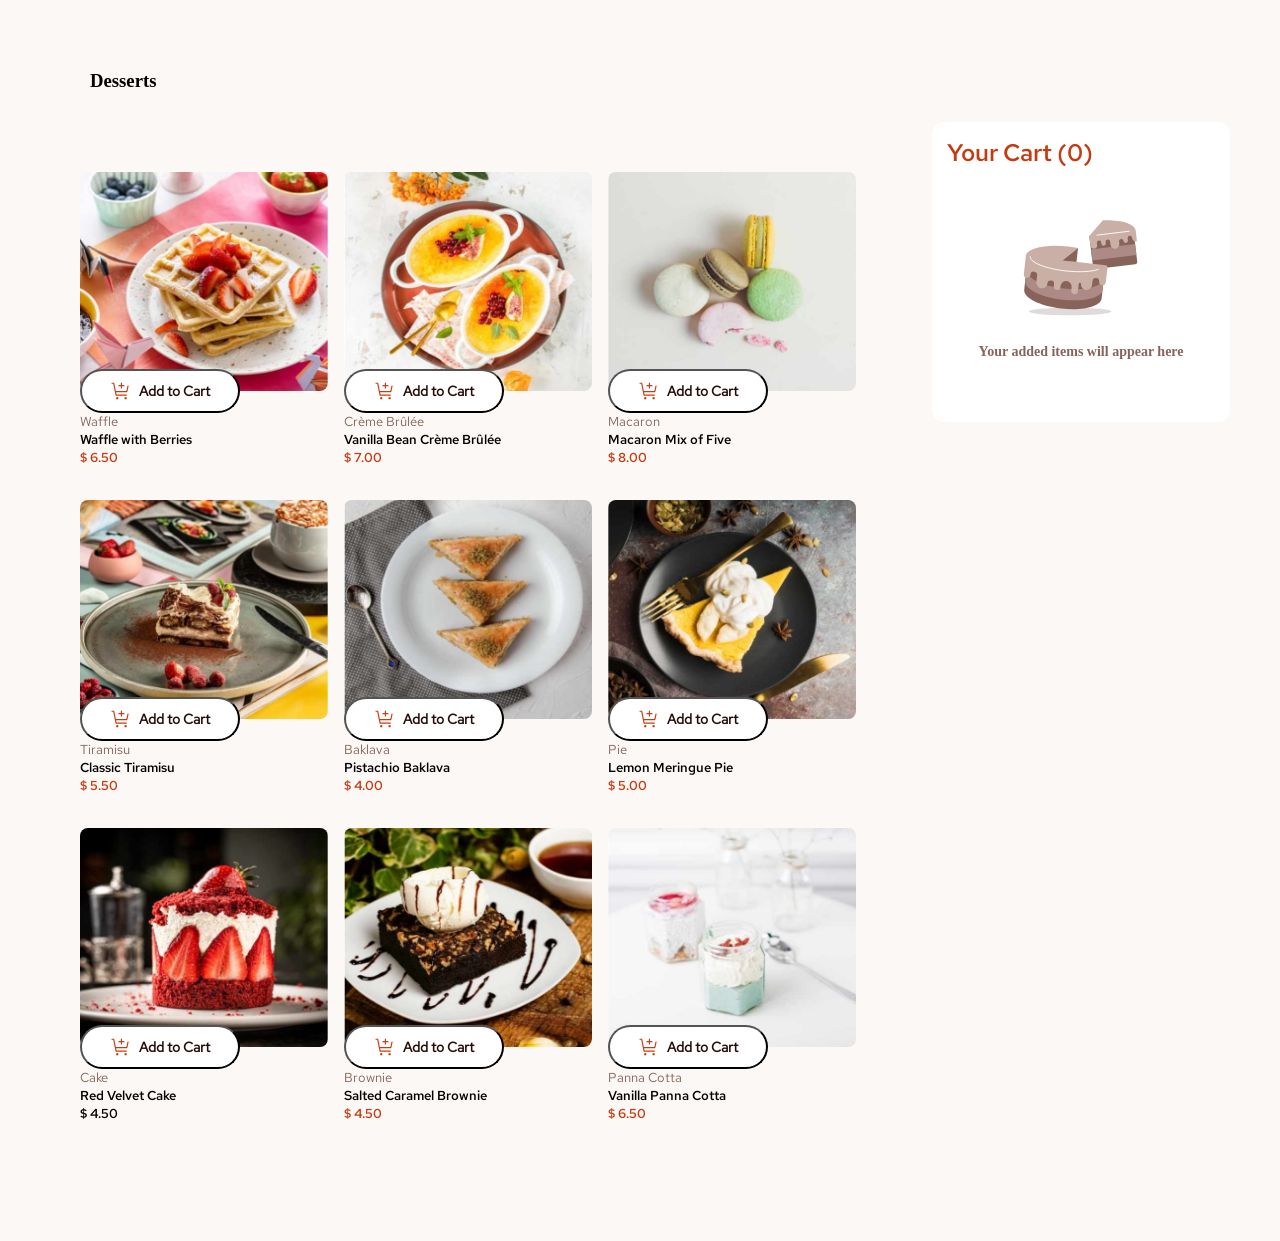
==== index.html @ 2e7fafb7 "Add files via upload" ====
<!DOCTYPE html>
<html lang="en">
<head>
    <meta charset="UTF-8">
    <meta name="viewport" content="width=device-width, initial-scale=1.0">
    <title>Document</title>
    <link rel="stylesheet" href="style.css">
</head>
<body>
    <header class="Dessert">
        <h3>Desserts</h3>
    </header>
    <div class="Product-card">
        
   <div class="Product-list">
    
    <div class="Product-list-card">
        <img src="assets/images/image-waffle-desktop.jpg" alt="Waffle" class="image">
        <div> 
            <button class="cart"><img src="assets/images/icon-add-to-cart.svg" alt="icon-add-to-cart" class="cart-icon">Add to Cart </button>
        </div>
        <p>Waffle</p>
        <h5> Waffle with Berries</h5>
        <h5 class="price">$ 6.50</h5>
    </div>

    <div class="Product-list-card">
        <img src="assets/images/image-creme-brulee-desktop.jpg" alt="Creme-brulee"  class="image">
        <div>
            <button class="cart"><img src="assets/images/icon-add-to-cart.svg" alt="icon-add-to-cart" class="cart-icon">Add to Cart</button>
        </div>
        <p>Crème Brûlée</p> 
        <h5>  Vanilla Bean Crème Brûlée</h5>
        <h5 class="price">$ 7.00</h5>
    </div>
        
    <div class="Product-list-card">
        <img src="assets/images/image-macaron-desktop.jpg" alt="Macaron"  class="image">
        <div>
            <button  class="cart"><img src="assets/images/icon-add-to-cart.svg" alt="" class="cart-icon">Add to Cart</button>
        </div>
        <p>Macaron</p>
        <h5> Macaron Mix of Five</h5>
        <h5 class="price">$ 8.00</h5>
    </div>


    <div class="Product-list-card">
        <img src="assets/images/image-tiramisu-desktop.jpg" alt="Tiramisu"  class="image">
        <div>
            <button  class="cart"><img src="assets/images/icon-add-to-cart.svg" alt="icon-add-to-cart" class="cart-icon">Add to Cart</button>
        </div>
        <p>  Tiramisu</p>
        <h5> Classic Tiramisu</h5>
        <h5 class="price">$ 5.50</h5>
    </div>


    <div class="Product-list-card">
        <img src="assets/images/image-baklava-desktop.jpg" alt="Baklava"  class="image">
        <div>
            <button  class="cart"><img src="assets/images/icon-add-to-cart.svg" alt="icon-add-to-cart" class="cart-icon">Add to Cart</button>
        </div>
        <p> Baklava</p>
        <h5> Pistachio Baklava</h5>
        <h5 class="price">$ 4.00</h5>
    </div>


    <div class="Product-list-card">
        <img src="assets/images/image-meringue-desktop.jpg" alt="Macaron"  class="image">
        <div>
            <button  class="cart"><img src="assets/images/icon-add-to-cart.svg" alt="icon-add-to-cart" class="cart-icon">Add to Cart</button>
        </div>
        <p> Pie</p>
        <h5>  Lemon Meringue Pie</h5>
        <h5 class="price">$ 5.00</h5>
    </div>


    <div class="Product-list-card">
        <img src="assets/images/image-cake-desktop.jpg" alt="Macaron"  class="image">
        <div>
            <button  class="cart"><img src="assets/images/icon-add-to-cart.svg" alt="icon-add-to-cart" class="cart-icon">Add to Cart</button>
        </div>
        <p>Cake</p>
        <h5> Red Velvet Cake</h5>
        <h5 class=pricet">$ 4.50</h5>
    </div>


    <div class="Product-list-card">
        <img src="assets/images/image-brownie-desktop.jpg" alt="Macaron"  class="image">
        <div>
            <button  class="cart"><img src="assets/images/icon-add-to-cart.svg" alt="icon-add-to-cart" class="cart-icon">Add to Cart</button>
        </div>
        <p>Brownie</p>
        <h5> Salted Caramel Brownie</h5>
        <h5 class="price">$ 4.50</h5>
    </div>

    <div class="Product-list-card">
        <img src="assets/images/image-panna-cotta-desktop.jpg" alt="Macaron"  class="image">
        <div>
            <button  class="cart"><img src="assets/images/icon-add-to-cart.svg" alt="icon-add-to-cart" class="cart-icon">Add to Cart</button>
        </div>
        <p>Panna Cotta</p>
        <h5  > Vanilla Panna Cotta</h5>
        <h5 class="price"> $ 6.50</h5>
    </div>


   
   </div>


   <div class="sidebar">
    <h4>Your Cart (<span id="cart-count">0</span>)</h4>
    <img src="assets/images/illustration-empty-cart.svg" alt="Empty Cart illustration" class="empty-cart-img">
    <b class="empty-cart-text"> Your added items will appear here</b>
   </div>

</div>
<script src="script.js"></script>
</body>
</html>
---- style.css ----
@font-face {
  font-family: MyCustomFont;
  src: url(assets/fonts/RedHatText-Italic-VariableFont_wght.ttf);
}
@font-face {
  font-family: MyCustomFont1;
  src: url(assets/fonts/RedHatText-VariableFont_wght.ttf);
}
@font-face {
  font-family: MyCustomFont2;
  src: url(assets/fonts/static/RedHatText-Bold.ttf);
}
@font-face {
  font-family: MyCustomFont3;
  src: url(assets/fonts/static/RedHatText-Regular.ttf);
}
@font-face {
  font-family: MyCustomFont4;
  src: url(assets/fonts/static/RedHatText-SemiBold.ttf);
}

*{
    margin: 0;
    padding: 0;
    box-sizing:border-box ;

}
body{
  background-color: #fcf8f5;
  padding: 20px;
}
.Product-card{
  max-width: 1600px;
  padding: 30px;
  display: flex;
  flex-direction: row;
  gap: 16px;
  justify-content: space-between;
}
.Dessert{
  margin-left: 70px;
  margin-top: 50px;
}
.image{
    width: 90%;
    height: 70%;
}
.Product-list{
  display: grid;
  grid-template-columns: repeat(3, 15fr);
  gap: 1rem;
  background-color: #fcf8f5;
  margin: 10px;
  padding: 40px 20px;
}
.image{
  display: block;
  width: 100%;
  border-radius:8px;
}
.Product-list-card{
  display: block;
  border-radius: 15px;
  align-items: center;
}
.cart{
  display: flex;
  align-items: center;
  justify-content: center;
  gap: 8px;
  position: relative;
  z-index: 2;
  margin-top: -22px ;
  border-radius: 990px  ;
  border-radius: 1px solid hsl(12, 20%, 44%);
  padding: 7px;
  width: 160px;
  padding: 10px 16px;
  background: white;
  justify-self: center;
  font-family: MyCustomFont3;
  font-weight: 600;
  font-size: 0.875rem;
  color: hsl(14, 65%, 9%);
  cursor: pointer;
  transition: border-color 0.2ease, color 0.2 ease;
}
.cart:hover{
  border-color: hsl(14, 86%, 42%);
  color: hsl(14, 86%, 42%);
}
.cart-icon{
  width: 20px;
  height: 20px;
}
p{
  font-family:  MyCustomFont3;
  font-size: small;
  color: hsl(12, 20%, 44%) ;
}
h5{
  font-family:  MyCustomFont4;
  color: black;
}
.price{
  color: #c53b11;
}
.sidebar{
  background: white;
  width: 480px;
  display: flex;
  border-radius: 12px;
  flex-direction: column;
  align-items: center;
  height: 300px;
  margin-left: 30px;
}
.sidebar h4{
  margin: 15px;
  color: #c53b11;
  font-family:  MyCustomFont4;
  font-size: 1.5rem;
  font-weight: 700;
  align-self: flex-start;
  margin-bottom: 24px;
}
.empty-cart-img{
  width: 120px;
  margin: 16px 0;
}
.empty-cart-text{
  color: hsl(12, 20%, 44%);
  font-size: 0.875rem;
  font-weight: 600;
  text-align: center;
}


@media (max-width: 767px) {
  body{
    padding: 24px 16px;
    overflow: hidden;
  }
  .Product-card{
    flex-direction: column;
    padding: 0;
    margin: 0;
    gap: 32px;
  }
  .Product-list{grid-template-columns: 1fr;
    padding: 0;
    margin: 0;
    gap: 24px;
  }
  .Dessert{
    margin-left: 0;
  }
  .Dessert h3{
    font-size: 2.25rem;
    font-weight: 700;
  }
  .image{
    width: 100px;
    height: auto;
    object-fit: cover;
  }
  .cart{
    margin: -22px;
  }
  .sidebar{
    width: 100%;
    max-width: 100%;
    height: auto;
    min-height: 200px;
    margin-left: 0;
    padding: 24px;
  }
}
@media  (min-width: 768px) and (max-width: 1023px){
  .Product-list{
    grid-template-columns: 2, 1fr;
  }
  .Product-card{
    flex-direction: column;
    align-items: center;
  }
  .sidebar{
    width: 100%;
    max-width: 600px;
    margin-left: 0;
    margin-top: 32px;
  }
}

@media  (min-width: 1024px) {
  .Product-list{
    grid-template-columns: repeat(3, 1fr);
  }

  .sidebar{
    position: sticky;
    top: 24px;
  }
}
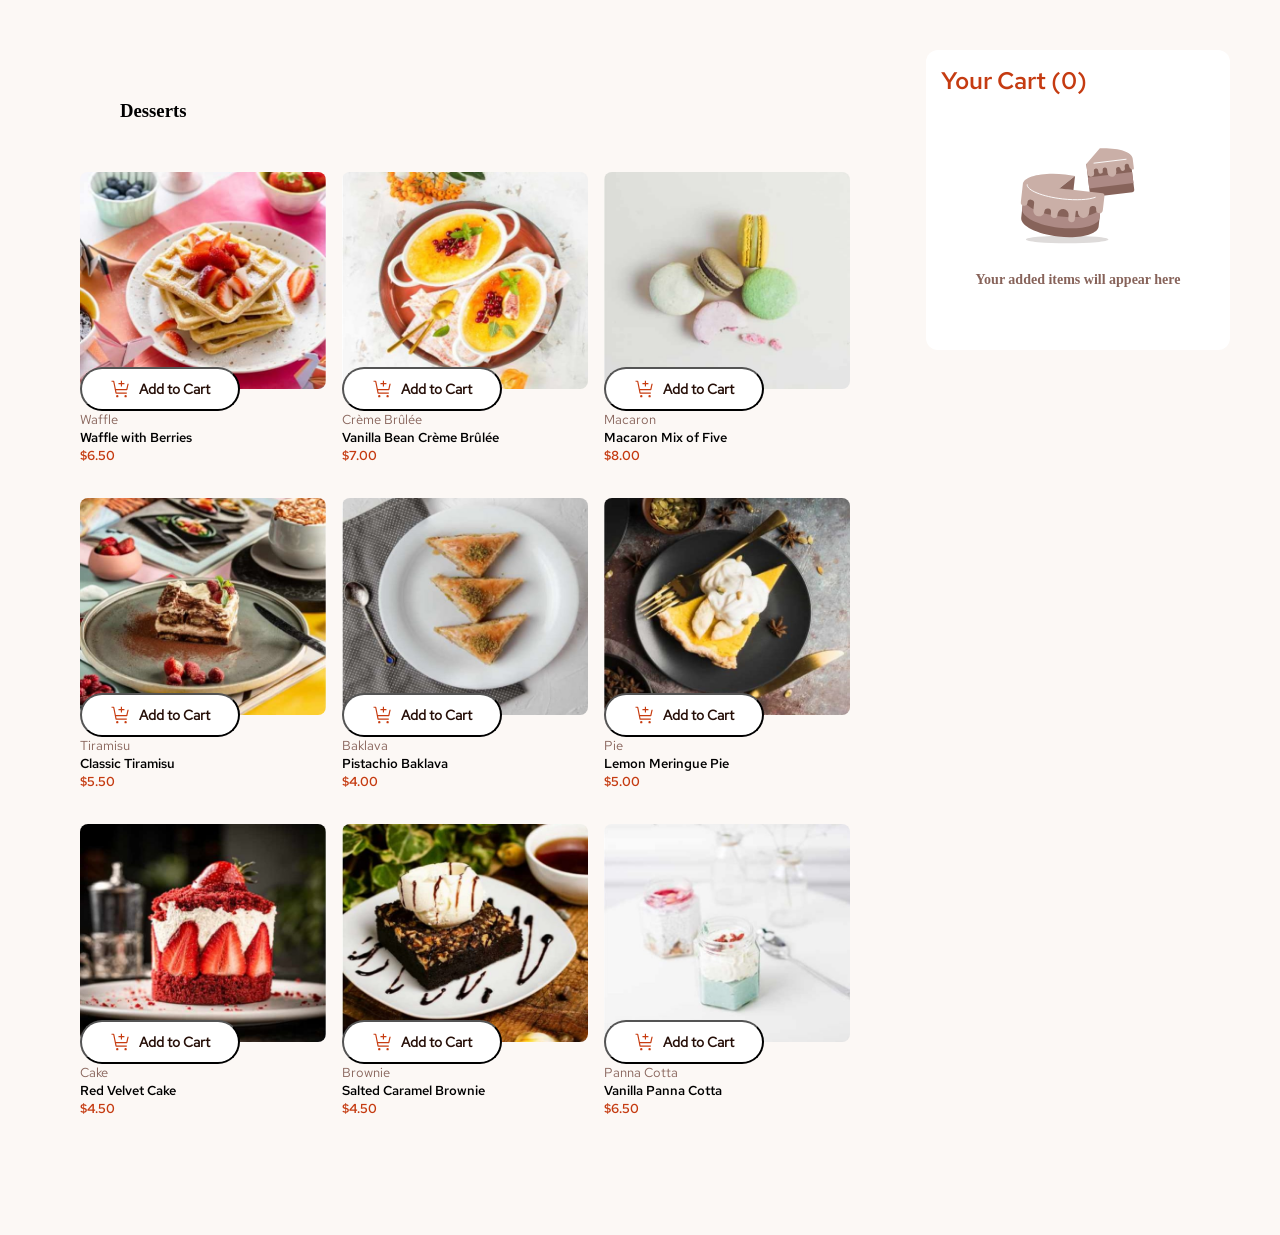
==== commit 1a1f9d19: "Refactor index.html for improved product display Updated the product list layout and improved respon" ====
--- a/index.html
+++ b/index.html
@@ -3,124 +3,154 @@
 <head>
     <meta charset="UTF-8">
     <meta name="viewport" content="width=device-width, initial-scale=1.0">
-    <title>Document</title>
+    <title>Desserts Product List</title>
     <link rel="stylesheet" href="style.css">
 </head>
 <body>
-    <header class="Dessert">
-        <h3>Desserts</h3>
-    </header>
     <div class="Product-card">
-        
-   <div class="Product-list">
-    
-    <div class="Product-list-card">
-        <img src="assets/images/image-waffle-desktop.jpg" alt="Waffle" class="image">
-        <div> 
-            <button class="cart"><img src="assets/images/icon-add-to-cart.svg" alt="icon-add-to-cart" class="cart-icon">Add to Cart </button>
+      <main class="main-content">
+        <header class="Dessert">
+          <h3>Desserts</h3>
+        </header>
+
+        <div class="Product-list">
+          
+          <div class="Product-list-card">
+            <picture>
+              <source media="(min-width: 1024px)" srcset="assets/images/image-waffle-desktop.jpg">
+              <source media="(min-width: 768px)" srcset="assets/images/image-waffle-tablet.jpg">
+              <img src="assets/images/image-waffle-mobile.jpg" alt="Waffle with Berries" class="image">
+            </picture>
+            <div class="button-container"> 
+              <button class="cart"><img src="assets/images/icon-add-to-cart.svg" alt="" class="cart-icon">Add to Cart</button>
+            </div>
+            <p class="category">Waffle</p>
+            <h5>Waffle with Berries</h5>
+            <h5 class="price">$ 6.50</h5>
+          </div>
+
+          <div class="Product-list-card">
+            <picture>
+              <source media="(min-width: 1024px)" srcset="assets/images/image-creme-brulee-desktop.jpg">
+              <source media="(min-width: 768px)" srcset="assets/images/image-creme-brulee-tablet.jpg">
+              <img src="assets/images/image-creme-brulee-mobile.jpg" alt="Vanilla Bean Crème Brûlée" class="image">
+            </picture>
+            <div class="button-container">
+              <button class="cart"><img src="assets/images/icon-add-to-cart.svg" alt="" class="cart-icon">Add to Cart</button>
+            </div>
+            <p class="category">Crème Brûlée</p> 
+            <h5>Vanilla Bean Crème Brûlée</h5>
+            <h5 class="price">$ 7.00</h5>
+          </div>
+              
+          <div class="Product-list-card">
+            <picture>
+              <source media="(min-width: 1024px)" srcset="assets/images/image-macaron-desktop.jpg">
+              <source media="(min-width: 768px)" srcset="assets/images/image-macaron-tablet.jpg">
+              <img src="assets/images/image-macaron-mobile.jpg" alt="Macaron Mix of Five" class="image">
+            </picture>
+            <div class="button-container">
+              <button class="cart"><img src="assets/images/icon-add-to-cart.svg" alt="" class="cart-icon">Add to Cart</button>
+            </div>
+            <p class="category">Macaron</p>
+            <h5>Macaron Mix of Five</h5>
+            <h5 class="price">$ 8.00</h5>
+          </div>
+
+          <div class="Product-list-card">
+            <picture>
+              <source media="(min-width: 1024px)" srcset="assets/images/image-tiramisu-desktop.jpg">
+              <source media="(min-width: 768px)" srcset="assets/images/image-tiramisu-tablet.jpg">
+              <img src="assets/images/image-tiramisu-mobile.jpg" alt="Classic Tiramisu" class="image">
+            </picture>
+            <div class="button-container">
+              <button class="cart"><img src="assets/images/icon-add-to-cart.svg" alt="" class="cart-icon">Add to Cart</button>
+            </div>
+            <p class="category">Tiramisu</p>
+            <h5>Classic Tiramisu</h5>
+            <h5 class="price">$ 5.50</h5>
+          </div>
+
+          <div class="Product-list-card">
+            <picture>
+              <source media="(min-width: 1024px)" srcset="assets/images/image-baklava-desktop.jpg">
+              <source media="(min-width: 768px)" srcset="assets/images/image-baklava-tablet.jpg">
+              <img src="assets/images/image-baklava-mobile.jpg" alt="Pistachio Baklava" class="image">
+            </picture>
+            <div class="button-container">
+              <button class="cart"><img src="assets/images/icon-add-to-cart.svg" alt="" class="cart-icon">Add to Cart</button>
+            </div>
+            <p class="category">Baklava</p>
+            <h5>Pistachio Baklava</h5>
+            <h5 class="price">$ 4.00</h5>
+          </div>
+
+          <div class="Product-list-card">
+            <picture>
+              <source media="(min-width: 1024px)" srcset="assets/images/image-meringue-desktop.jpg">
+              <source media="(min-width: 768px)" srcset="assets/images/image-meringue-tablet.jpg">
+              <img src="assets/images/image-meringue-mobile.jpg" alt="Lemon Meringue Pie" class="image">
+            </picture>
+            <div class="button-container">
+              <button class="cart"><img src="assets/images/icon-add-to-cart.svg" alt="" class="cart-icon">Add to Cart</button>
+            </div>
+            <p class="category">Pie</p>
+            <h5>Lemon Meringue Pie</h5>
+            <h5 class="price">$ 5.00</h5>
+          </div>
+
+          <div class="Product-list-card">
+            <picture>
+              <source media="(min-width: 1024px)" srcset="assets/images/image-cake-desktop.jpg">
+              <source media="(min-width: 768px)" srcset="assets/images/image-cake-tablet.jpg">
+              <img src="assets/images/image-cake-mobile.jpg" alt="Red Velvet Cake" class="image">
+            </picture>
+            <div class="button-container">
+              <button class="cart"><img src="assets/images/icon-add-to-cart.svg" alt="" class="cart-icon">Add to Cart</button>
+            </div>
+            <p class="category">Cake</p>
+            <h5>Red Velvet Cake</h5>
+            <h5 class="price">$ 4.50</h5>
+          </div>
+
+          <div class="Product-list-card">
+            <picture>
+              <source media="(min-width: 1024px)" srcset="assets/images/image-brownie-desktop.jpg">
+              <source media="(min-width: 768px)" srcset="assets/images/image-brownie-tablet.jpg">
+              <img src="assets/images/image-brownie-mobile.jpg" alt="Salted Caramel Brownie" class="image">
+            </picture>
+            <div class="button-container">
+              <button class="cart"><img src="assets/images/icon-add-to-cart.svg" alt="" class="cart-icon">Add to Cart</button>
+            </div>
+            <p class="category">Brownie</p>
+            <h5>Salted Caramel Brownie</h5>
+            <h5 class="price">$ 4.50</h5>
+          </div>
+
+          <div class="Product-list-card">
+            <picture>
+              <source media="(min-width: 1024px)" srcset="assets/images/image-panna-cotta-desktop.jpg">
+              <source media="(min-width: 768px)" srcset="assets/images/image-panna-cotta-tablet.jpg">
+              <img src="assets/images/image-panna-cotta-mobile.jpg" alt="Vanilla Panna Cotta" class="image">
+            </picture>
+            <div class="button-container">
+              <button class="cart"><img src="assets/images/icon-add-to-cart.svg" alt="" class="cart-icon">Add to Cart</button>
+            </div>
+            <p class="category">Panna Cotta</p>
+            <h5>Vanilla Panna Cotta</h5>
+            <h5 class="price">$ 6.50</h5>
+          </div>
+
         </div>
-        <p>Waffle</p>
-        <h5> Waffle with Berries</h5>
-        <h5 class="price">$ 6.50</h5>
+      </main>
+
+      <aside class="sidebar">
+        <h4>Your Cart (<span id="cart-count">0</span>)</h4>
+        <img src="assets/images/illustration-empty-cart.svg" alt="Empty Cart illustration" class="empty-cart-img">
+        <b class="empty-cart-text">Your added items will appear here</b>
+      </aside>
     </div>
 
-    <div class="Product-list-card">
-        <img src="assets/images/image-creme-brulee-desktop.jpg" alt="Creme-brulee"  class="image">
-        <div>
-            <button class="cart"><img src="assets/images/icon-add-to-cart.svg" alt="icon-add-to-cart" class="cart-icon">Add to Cart</button>
-        </div>
-        <p>Crème Brûlée</p> 
-        <h5>  Vanilla Bean Crème Brûlée</h5>
-        <h5 class="price">$ 7.00</h5>
-    </div>
-        
-    <div class="Product-list-card">
-        <img src="assets/images/image-macaron-desktop.jpg" alt="Macaron"  class="image">
-        <div>
-            <button  class="cart"><img src="assets/images/icon-add-to-cart.svg" alt="" class="cart-icon">Add to Cart</button>
-        </div>
-        <p>Macaron</p>
-        <h5> Macaron Mix of Five</h5>
-        <h5 class="price">$ 8.00</h5>
-    </div>
-
-
-    <div class="Product-list-card">
-        <img src="assets/images/image-tiramisu-desktop.jpg" alt="Tiramisu"  class="image">
-        <div>
-            <button  class="cart"><img src="assets/images/icon-add-to-cart.svg" alt="icon-add-to-cart" class="cart-icon">Add to Cart</button>
-        </div>
-        <p>  Tiramisu</p>
-        <h5> Classic Tiramisu</h5>
-        <h5 class="price">$ 5.50</h5>
-    </div>
-
-
-    <div class="Product-list-card">
-        <img src="assets/images/image-baklava-desktop.jpg" alt="Baklava"  class="image">
-        <div>
-            <button  class="cart"><img src="assets/images/icon-add-to-cart.svg" alt="icon-add-to-cart" class="cart-icon">Add to Cart</button>
-        </div>
-        <p> Baklava</p>
-        <h5> Pistachio Baklava</h5>
-        <h5 class="price">$ 4.00</h5>
-    </div>
-
-
-    <div class="Product-list-card">
-        <img src="assets/images/image-meringue-desktop.jpg" alt="Macaron"  class="image">
-        <div>
-            <button  class="cart"><img src="assets/images/icon-add-to-cart.svg" alt="icon-add-to-cart" class="cart-icon">Add to Cart</button>
-        </div>
-        <p> Pie</p>
-        <h5>  Lemon Meringue Pie</h5>
-        <h5 class="price">$ 5.00</h5>
-    </div>
-
-
-    <div class="Product-list-card">
-        <img src="assets/images/image-cake-desktop.jpg" alt="Macaron"  class="image">
-        <div>
-            <button  class="cart"><img src="assets/images/icon-add-to-cart.svg" alt="icon-add-to-cart" class="cart-icon">Add to Cart</button>
-        </div>
-        <p>Cake</p>
-        <h5> Red Velvet Cake</h5>
-        <h5 class=pricet">$ 4.50</h5>
-    </div>
-
-
-    <div class="Product-list-card">
-        <img src="assets/images/image-brownie-desktop.jpg" alt="Macaron"  class="image">
-        <div>
-            <button  class="cart"><img src="assets/images/icon-add-to-cart.svg" alt="icon-add-to-cart" class="cart-icon">Add to Cart</button>
-        </div>
-        <p>Brownie</p>
-        <h5> Salted Caramel Brownie</h5>
-        <h5 class="price">$ 4.50</h5>
-    </div>
-
-    <div class="Product-list-card">
-        <img src="assets/images/image-panna-cotta-desktop.jpg" alt="Macaron"  class="image">
-        <div>
-            <button  class="cart"><img src="assets/images/icon-add-to-cart.svg" alt="icon-add-to-cart" class="cart-icon">Add to Cart</button>
-        </div>
-        <p>Panna Cotta</p>
-        <h5  > Vanilla Panna Cotta</h5>
-        <h5 class="price"> $ 6.50</h5>
-    </div>
-
-
-   
-   </div>
-
-
-   <div class="sidebar">
-    <h4>Your Cart (<span id="cart-count">0</span>)</h4>
-    <img src="assets/images/illustration-empty-cart.svg" alt="Empty Cart illustration" class="empty-cart-img">
-    <b class="empty-cart-text"> Your added items will appear here</b>
-   </div>
-
-</div>
-<script src="script.js"></script>
+    <script src="script.js"></script>
 </body>
-</html>+</html>
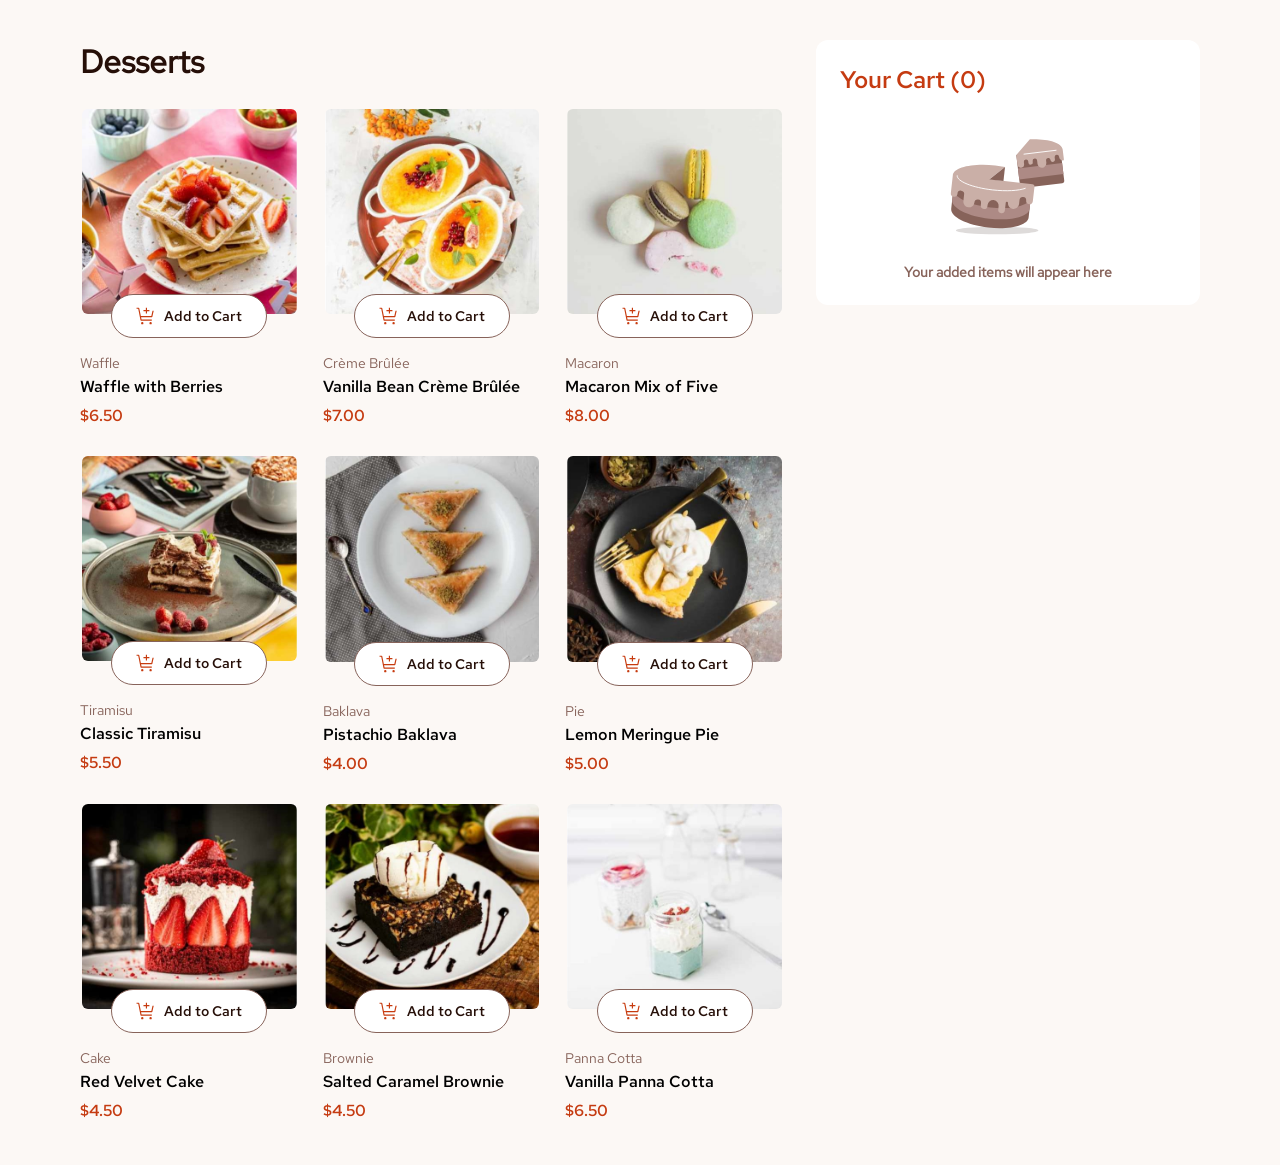
==== commit d2626acf: "Change header tag from h3 to h1 Updated header from h3 to h1 for better semantics." ====
--- a/index.html
+++ b/index.html
@@ -10,7 +10,7 @@
     <div class="Product-card">
       <main class="main-content">
         <header class="Dessert">
-          <h3>Desserts</h3>
+          <h1>Desserts</h1>
         </header>
 
         <div class="Product-list">
--- a/style.css
+++ b/style.css
@@ -1,4 +1,3 @@
-
 @font-face {
   font-family: MyCustomFont;
   src: url(assets/fonts/RedHatText-Italic-VariableFont_wght.ttf);
@@ -20,186 +19,433 @@
   src: url(assets/fonts/static/RedHatText-SemiBold.ttf);
 }
 
-*{
-    margin: 0;
-    padding: 0;
-    box-sizing:border-box ;
-
-}
-body{
+* {
+  margin: 0;
+  padding: 0;
+  box-sizing: border-box;
+}
+
+body {
   background-color: #fcf8f5;
-  padding: 20px;
-}
-.Product-card{
-  max-width: 1600px;
-  padding: 30px;
-  display: flex;
-  flex-direction: row;
-  gap: 16px;
-  justify-content: space-between;
-}
-.Dessert{
-  margin-left: 70px;
-  margin-top: 50px;
-}
-.image{
-    width: 90%;
-    height: 70%;
-}
-.Product-list{
+  padding: 24px 16px;
+  font-family: MyCustomFont3, sans-serif;
+  color: hsl(14, 65%, 9%);
+  min-height: 100vh;
+}
+
+.Dessert {
+  margin-bottom: 24px;
+}
+
+.Dessert h3 {
+  font-family: MyCustomFont2, sans-serif;
+  font-size: 2.5rem;
+  font-weight: 700;
+}
+
+/* Layout Container */
+.Product-card {
+  max-width: 1215px;
+  margin: 0 auto;
+  display: flex;
+  flex-direction: column;
+  gap: 32px;
+}
+
+.main-content {
+  width: 100%;
+}
+
+/* Product Grid */
+.Product-list {
   display: grid;
-  grid-template-columns: repeat(3, 15fr);
-  gap: 1rem;
-  background-color: #fcf8f5;
-  margin: 10px;
-  padding: 40px 20px;
-}
-.image{
+  grid-template-columns: 1fr;
+  gap: 24px;
+}
+
+.Product-list-card {
+  display: flex;
+  flex-direction: column;
+  position: relative;
+}
+
+.image {
   display: block;
   width: 100%;
-  border-radius:8px;
-}
-.Product-list-card{
-  display: block;
-  border-radius: 15px;
-  align-items: center;
-}
-.cart{
+  height: auto;
+  border-radius: 8px;
+  object-fit: cover;
+  border: 2px solid transparent;
+  transition: border-color 0.2s ease;
+}
+
+.image.active-border {
+  border-color: #c53b11;
+}
+
+/* Add to Cart & Active Quantity Control Container */
+.button-container {
+  display: flex;
+  justify-content: center;
+  margin-top: -22px;
+  margin-bottom: 16px;
+  height: 44px;
+}
+
+.cart {
   display: flex;
   align-items: center;
   justify-content: center;
   gap: 8px;
   position: relative;
   z-index: 2;
-  margin-top: -22px ;
-  border-radius: 990px  ;
-  border-radius: 1px solid hsl(12, 20%, 44%);
-  padding: 7px;
-  width: 160px;
-  padding: 10px 16px;
+  border-radius: 999px;
+  border: 1px solid hsl(12, 20%, 44%);
+  padding: 10px 24px;
   background: white;
-  justify-self: center;
-  font-family: MyCustomFont3;
+  font-family: MyCustomFont4, sans-serif;
   font-weight: 600;
   font-size: 0.875rem;
   color: hsl(14, 65%, 9%);
   cursor: pointer;
-  transition: border-color 0.2ease, color 0.2 ease;
-}
-.cart:hover{
-  border-color: hsl(14, 86%, 42%);
-  color: hsl(14, 86%, 42%);
-}
-.cart-icon{
+  transition: border-color 0.2s ease, color 0.2s ease;
+}
+
+.cart:hover {
+  border-color: #c53b11;
+  color: #c53b11;
+}
+
+.cart-icon {
   width: 20px;
   height: 20px;
 }
-p{
-  font-family:  MyCustomFont3;
-  font-size: small;
-  color: hsl(12, 20%, 44%) ;
-}
-h5{
-  font-family:  MyCustomFont4;
+
+.cart-quantity-btn {
+  display: flex;
+  align-items: center;
+  justify-content: space-between;
+  background-color: #c53b11;
+  border-radius: 999px;
+  width: 160px;
+  padding: 10px 12px;
+  color: white;
+  z-index: 2;
+}
+
+.cart-quantity-btn button {
+  background: transparent;
+  border: 1px solid white;
+  border-radius: 50%;
+  width: 18px;
+  height: 18px;
+  display: flex;
+  align-items: center;
+  justify-content: center;
+  cursor: pointer;
+  transition: background-color 0.2s ease;
+}
+
+.cart-quantity-btn button:hover {
+  background: white;
+}
+
+.cart-quantity-btn button:hover svg path {
+  fill: #c53b11;
+}
+
+.quantity-value {
+  font-family: MyCustomFont4;
+  font-weight: 600;
+  font-size: 0.875rem;
+}
+
+/* Typography */
+.category {
+  font-family: MyCustomFont3;
+  font-size: 0.875rem;
+  color: hsl(12, 20%, 44%);
+}
+
+h5 {
+  font-family: MyCustomFont4;
   color: black;
-}
-.price{
+  font-size: 1rem;
+  margin: 4px 0;
+}
+
+.price {
   color: #c53b11;
-}
-.sidebar{
+  font-weight: 600;
+}
+
+/* Sidebar Cart Container */
+.sidebar {
   background: white;
-  width: 480px;
-  display: flex;
+  width: 100%;
   border-radius: 12px;
+  padding: 24px;
+  display: flex;
   flex-direction: column;
-  align-items: center;
-  height: 300px;
-  margin-left: 30px;
-}
-.sidebar h4{
-  margin: 15px;
+  height: fit-content;
+}
+
+.sidebar h4 {
   color: #c53b11;
-  font-family:  MyCustomFont4;
+  font-family: MyCustomFont4;
   font-size: 1.5rem;
   font-weight: 700;
-  align-self: flex-start;
+  margin-bottom: 16px;
+}
+
+.empty-cart-img {
+  width: 120px;
+  margin: 16px auto;
+  display: block;
+}
+
+.empty-cart-text {
+  color: hsl(12, 20%, 44%);
+  font-size: 0.875rem;
+  font-weight: 600;
+  text-align: center;
+}
+
+/* Sidebar Dynamic Items */
+.cart-item {
+  display: flex;
+  justify-content: space-between;
+  align-items: center;
+  padding: 16px 0;
+  border-bottom: 1px solid #f4edeb;
+}
+
+.cart-item-title {
+  font-family: MyCustomFont4;
+  font-weight: 600;
+  margin-bottom: 6px;
+}
+
+.cart-item-pricing span {
+  margin-right: 8px;
+  font-size: 0.875rem;
+}
+
+.cart-item-qty {
+  color: #c53b11;
+  font-weight: 700;
+}
+
+.cart-item-unit {
+  color: hsl(12, 20%, 44%);
+}
+
+.cart-item-total {
+  color: hsl(12, 20%, 44%);
+  font-weight: 600;
+}
+
+.remove-item-btn {
+  background: transparent;
+  border: 1px solid hsl(7, 20%, 68%);
+  border-radius: 50%;
+  width: 18px;
+  height: 18px;
+  cursor: pointer;
+  display: flex;
+  align-items: center;
+  justify-content: center;
+  transition: border-color 0.2s ease;
+}
+
+.remove-item-btn:hover {
+  border-color: black;
+}
+
+.remove-item-btn:hover svg path {
+  fill: black;
+}
+
+.order-total-container {
+  display: flex;
+  justify-content: space-between;
+  align-items: center;
+  margin: 24px 0;
+}
+
+.order-total-price {
+  font-size: 1.5rem;
+  font-weight: 700;
+}
+
+.carbon-neutral-notice {
+  background-color: #fcf8f5;
+  display: flex;
+  align-items: center;
+  justify-content: center;
+  gap: 8px;
+  padding: 12px;
+  border-radius: 8px;
+  font-size: 0.875rem;
   margin-bottom: 24px;
 }
-.empty-cart-img{
-  width: 120px;
-  margin: 16px 0;
-}
-.empty-cart-text{
-  color: hsl(12, 20%, 44%);
-  font-size: 0.875rem;
-  font-weight: 600;
-  text-align: center;
-}
-
-
-@media (max-width: 767px) {
-  body{
-    padding: 24px 16px;
-    overflow: hidden;
-  }
-  .Product-card{
-    flex-direction: column;
-    padding: 0;
-    margin: 0;
+
+.confirm-order-btn, .reset-order-btn {
+  background-color: #c53b11;
+  color: white;
+  border: none;
+  width: 100%;
+  padding: 16px;
+  border-radius: 999px;
+  font-family: MyCustomFont4;
+  font-weight: 600;
+  font-size: 1rem;
+  cursor: pointer;
+  transition: background-color 0.2s ease;
+}
+
+.confirm-order-btn:hover, .reset-order-btn:hover {
+  background-color: #a32e0c;
+}
+
+/* Order Confirmation Modal */
+.modal-overlay {
+  position: fixed;
+  top: 0;
+  left: 0;
+  width: 100vw;
+  height: 100vh;
+  background: rgba(0, 0, 0, 0.5);
+  display: flex;
+  justify-content: center;
+  align-items: flex-end;
+  z-index: 1000;
+}
+
+.modal-content {
+  background: white;
+  width: 100%;
+  max-height: 90vh;
+  overflow-y: auto;
+  border-radius: 12px 12px 0 0;
+  padding: 32px 24px;
+}
+
+.modal-icon {
+  width: 48px;
+  height: 48px;
+  margin-bottom: 16px;
+}
+
+.modal-content h2 {
+  font-family: MyCustomFont2;
+  font-size: 2rem;
+  margin-bottom: 8px;
+}
+
+.modal-subtitle {
+  color: hsl(12, 20%, 44%);
+  margin-bottom: 24px;
+}
+
+.modal-summary-box {
+  background: #fcf8f5;
+  padding: 8px 24px;
+  border-radius: 8px;
+  margin-bottom: 24px;
+}
+
+.modal-item {
+  display: flex;
+  align-items: center;
+  gap: 16px;
+  padding: 16px 0;
+  border-bottom: 1px solid #f4edeb;
+}
+
+.modal-thumb {
+  width: 48px;
+  height: 48px;
+  border-radius: 4px;
+}
+
+.modal-item-info {
+  flex: 1;
+}
+
+.modal-item-name {
+  font-weight: 600;
+  font-size: 0.875rem;
+}
+
+.modal-qty {
+  color: #c53b11;
+  font-weight: 700;
+  margin-right: 8px;
+}
+
+.modal-unit {
+  color: hsl(12, 20%, 44%);
+}
+
+.modal-item-price {
+  font-weight: 600;
+}
+
+.modal-total-row {
+  display: flex;
+  justify-content: space-between;
+  align-items: center;
+  padding: 16px 0;
+}
+
+.modal-total-price {
+  font-size: 1.5rem;
+  font-weight: 700;
+}
+
+/* Tablet Media Query (2 columns for products) */
+@media (min-width: 768px) {
+  .Product-list {
+    grid-template-columns: repeat(2, 1fr);
+  }
+
+  .modal-overlay {
+    align-items: center;
+  }
+
+  .modal-content {
+    max-width: 590px;
+    border-radius: 12px;
+    padding: 40px;
+  }
+}
+
+/* Laptop & Desktop Screen Media Query (Side-by-Side Layout) */
+@media (min-width: 1024px) {
+  body {
+    padding: 40px 80px;
+  }
+
+  .Product-card {
+    display: flex;
+    flex-direction: row;
+    align-items: flex-start;
     gap: 32px;
   }
-  .Product-list{grid-template-columns: 1fr;
-    padding: 0;
-    margin: 0;
-    gap: 24px;
-  }
-  .Dessert{
-    margin-left: 0;
-  }
-  .Dessert h3{
-    font-size: 2.25rem;
-    font-weight: 700;
-  }
-  .image{
-    width: 100px;
-    height: auto;
-    object-fit: cover;
-  }
-  .cart{
-    margin: -22px;
-  }
-  .sidebar{
-    width: 100%;
-    max-width: 100%;
-    height: auto;
-    min-height: 200px;
-    margin-left: 0;
-    padding: 24px;
-  }
-}
-@media  (min-width: 768px) and (max-width: 1023px){
-  .Product-list{
-    grid-template-columns: 2, 1fr;
-  }
-  .Product-card{
-    flex-direction: column;
-    align-items: center;
-  }
-  .sidebar{
-    width: 100%;
-    max-width: 600px;
-    margin-left: 0;
-    margin-top: 32px;
-  }
-}
-
-@media  (min-width: 1024px) {
-  .Product-list{
+
+  .main-content {
+    flex: 1;
+  }
+
+  .Product-list {
     grid-template-columns: repeat(3, 1fr);
   }
 
-  .sidebar{
+  .sidebar {
+    width: 384px;
     position: sticky;
-    top: 24px;
-  }
-}+    top: 40px;
+    flex-shrink: 0;
+  }
+  }
